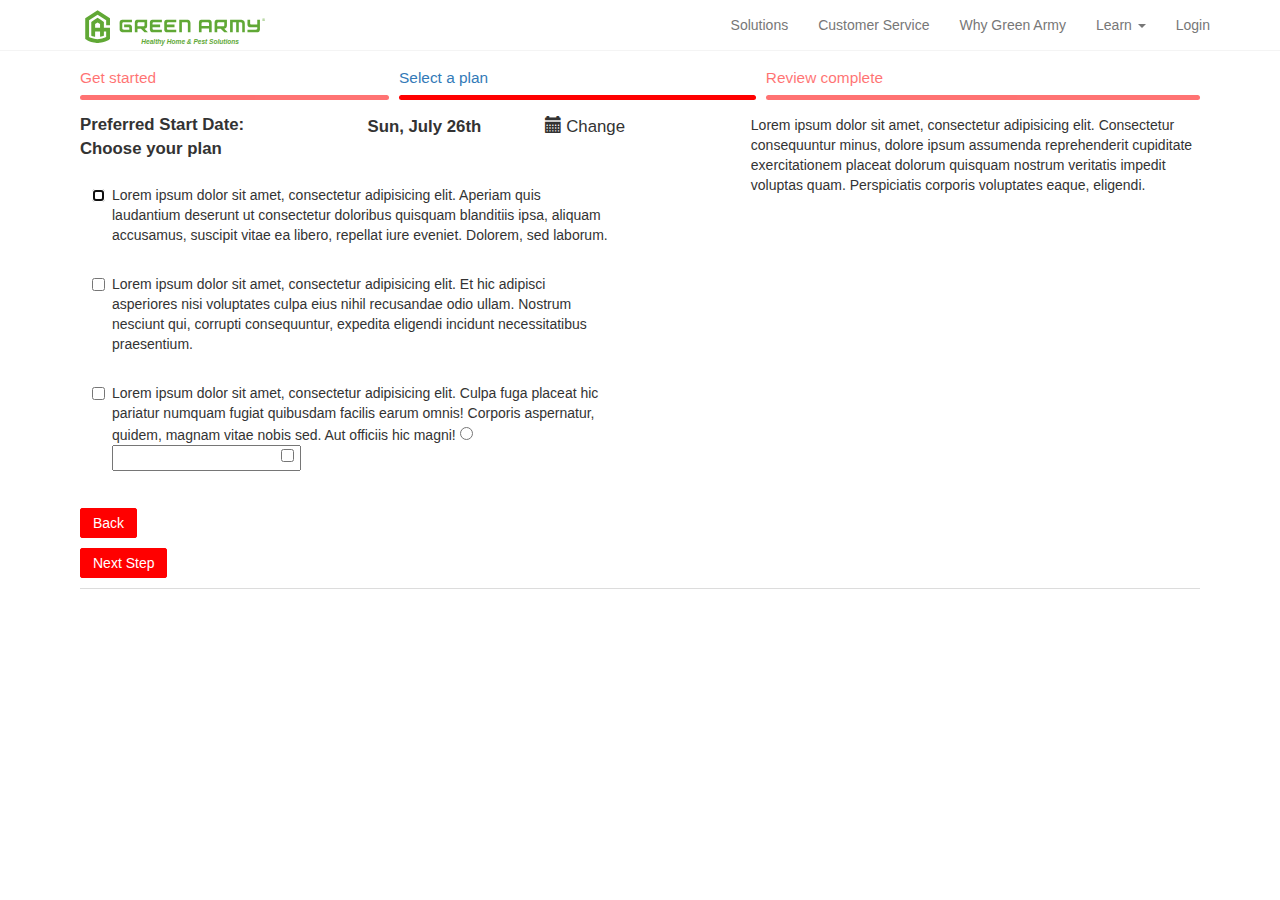
==== index.html @ f5be14f9 "Initial commit" ====
<!DOCTYPE html>
<html lang="en">
<head>
  <meta charset="UTF-8">
  <meta name="viewport" content="width=device-width, initial-scale=1.0">
  <meta http-equiv="X-UA-Compatible" content="ie=edge">

  <link rel="shortcut icon" href="images/design/icons/green-army-favicon.ico" type="image/x-icon">
  <link rel="icon" href="images/design/icons/green-army-favicon.ico" type="image/x-icon">

  <title>Green Army | Healthy Home & Pets Solutions</title>

  <link rel="stylesheet" href="https://cdnjs.cloudflare.com/ajax/libs/twitter-bootstrap/3.3.7/css/bootstrap.min.css" integrity="sha256-916EbMg70RQy9LHiGkXzG8hSg9EdNy97GazNG/aiY1w=" crossorigin="anonymous" />

  <link rel="stylesheet" href="css/green-army.css">

  <link rel="stylesheet" href="libs/css/pikaday.css">

</head>
<body class="body--navbar-fixed-top">
  <header class="navbar navbar-default navbar-fixed-top">
    <nav>
      <div class="container">
        <!-- Brand and toggle get grouped for better mobile display -->
        <div class="navbar-header">
          <button type="button" class="navbar-toggle collapsed" data-toggle="collapse" data-target="#bs-example-navbar-collapse-1" aria-expanded="false">
            <span class="sr-only">Toggle navigation</span>
            <span class="icon-bar"></span>
            <span class="icon-bar"></span>
            <span class="icon-bar"></span>
          </button>
          <a class="navbar-brand" href="#" title="GreenArmy">
            <img src="images/design/misc/green-army-logo.svg" alt="GreenArmy">
          </a>
        </div>
        <!-- Collect the nav links, forms, and other content for toggling -->
        <div class="collapse navbar-collapse" id="bs-example-navbar-collapse-1">
          <ul class="nav navbar-nav navbar-right">
            <li><a href="#">Solutions</a></li>
            <li><a href="#">Customer Service</a></li>
            <li><a href="#">Why Green Army</a></li>
            <li class="dropdown">
              <a href="#" class="dropdown-toggle" data-toggle="dropdown" role="button" aria-haspopup="true" aria-expanded="false">Learn <span class="caret"></span></a>
              <ul class="dropdown-menu">
                <li><a href="#">Faq's</a></li>
                <li><a href="#">Prevention Tips</a></li>
              </ul>
            </li>
            <li><a href="#">Login</a></li>
          </ul>
        </div><!-- /.navbar-collapse -->
      </div><!-- /.container-fluid -->
    </nav>
  </header>

  <div class="container">
    <div id="payment-process" class="steps-component steps-component--working steps-component--with-form">
      <ul class="steps-component__tabs">
        <li class="steps-component__tabs__item">
          <a href="#steps-component__steps__item--01">
            Get started
            <div class="steps-component__tabs__indicator"></div>
          </a>
        </li>
        <li class="steps-component__tabs__item steps-component__tabs__item--active">
          <a href="#steps-component__steps__item--02">
            Select a plan
            <div class="steps-component__tabs__indicator"></div>
          </a>
        </li>
        <li class="steps-component__tabs__item">
          <a href="#steps-component__steps__item--03">
            Review complete
            <div class="steps-component__tabs__indicator"></div>
          </a>
        </li>
      </ul>
      <div class="steps-component__steps">
        <form id="steps__form" class="steps__form" novalidate>
          <div id="steps-component__steps__item--01" class="steps-component__steps__item steps-component__steps__item--01">
            <div class="row">
              <div class="col-xs-12 col-md-6">
                <div>
                  <div class="steps__item__title">Get Started</div>
                </div>
                <span class="steps__item__description">Enter your informatino below and we will you find the perfect plan for you. If you have more questions dont't hesitate to five us a ring 1.888.537.4555</span>
                <div class="form-group">
                  <input type="text" placeholder="Full Name" class="form-control">
                </div>
                <div class="form-group">
                  <input type="text" placeholder="Phone Number" class="form-control">
                </div>
                <div class="form-group">
                  <input type="email" placeholder="Email" class="form-control">
                </div>
                <div class="form-group">
                  <input type="text" placeholder="Address" class="form-control">
                </div>
                <div class="form-inline">
                  <div class="form-group">
                    <input type="text" class="form-control" placeholder="City">
                  </div>
                  <div class="form-group">
                    <select class="form-control">
                      <option>State</option>
                      <option>2</option>
                      <option>3</option>
                      <option>4</option>
                      <option>5</option>
                    </select>
                  </div>
                  <div class="form-group">
                    <input type="text" class="form-control" placeholder="Zip Code">
                  </div>
                </div>
                <div class="form-group">
                  <label>What is the square footage of your house?</label>
                  <br>
                  <div class="radio-inline">
                    <label><input type="radio" name="squareFootage">Under 3,000</label>
                  </div>
                  <div class="radio-inline">
                    <label><input type="radio" name="squareFootage">3,000 - 5,000</label>
                  </div>
                  <div class="radio-inline">
                    <label><input type="radio" name="squareFootage">5,000 - 7,000</label>
                  </div>
                  <div class="radio-inline">
                    <label><input type="radio" name="squareFootage">Above</label>
                  </div>
                </div>
                <button type="button" class="pull-right steps-button steps-button--next">Select a Plan &#10141;</button>
              </div>
              <div class="col-xs-12 col-md-offset-1 col-md-5">
                <div>
                  <div class="steps__item__title">Plans that make a difference</div>
                </div>
                <div class="plan">
                  <div class="plan__title">
                    <span class="plan__title__icon"><img src="images/design/misc/simple.png" alt="Simple earth plan"></span>
                    <span class="plan__title__text">Simple</span>
                  </div>
                  <div class="plan__description">Out Simple plan is a Hybrid combination of our Clean plan and conventional pest control. This requires approximately 5 visits per year or every 73 days or 2-3 moths.</div>
                </div>
                <div class="plan">
                  <div class="plan__title">
                    <span class="plan__title__icon"><img src="images/design/misc/green.png" alt="Simple earth plan"></span>
                    <span class="plan__title__text">Green</span>
                  </div>
                  <div class="plan__description">Our Green Earth Plan uses all botanical-based products to keep your home and family safe. This requires 6 visits per year.</div>
                </div>
                <div class="plan">
                  <div class="plan__title">
                    <span class="plan__title__icon"><img src="images/design/misc/pure.png" alt="Simple earth plan"></span>
                    <span class="plan__title__text">Pure</span>
                  </div>
                  <div class="plan__description">Our Pure Earth Plan is a completely chemical free approach to pest control by using only earth-derived products. This requires 6 visits per year.</div>
                </div>
              </div>
            </div> <!--row-->
          </div> <!--steps__item-->
          <div id="steps-component__steps__item--02" class="steps-component__steps__item steps-component__steps__item--02 steps-component__steps__item--active">
            <div class="row">
              <div class="col-xs-12 col-md-6">
                <div class="row">
                  <div class="col-xs-6"><div class="steps__item__title">Preferred Start Date: </div></div>
                  <div class="col-xs-6">
                    <div id="preferred-start-date" class="preferred-start-date">
                      <div id="preferred-start-date__text" class="preferred-start-date__text"></div>
                      <div id="preferredStartDate" class="preferred-start-date__calendar">
                          <span class="glyphicon glyphicon-calendar"></span>
                          Change
                      </div>
                    </div>
                  </div>
                </div>
                <div>
                  <div>
                    <div class="steps__item__title">Choose your plan</div>
                  </div>
                  <div class="form-group" id="choose-your-plan">
                    <div class="checkbox special-checkbox">
                      <label>
                        <span class="custom-checkbox-style">
                          <input type="checkbox">
                        </span>
                        Lorem ipsum dolor sit amet, consectetur adipisicing elit. Aperiam quis laudantium deserunt ut consectetur doloribus quisquam blanditiis ipsa, aliquam accusamus, suscipit vitae ea libero, repellat iure eveniet. Dolorem, sed laborum.
                      </label>
                    </div>
                    <div class="checkbox special-checkbox">
                      <label>
                        <span class="custom-checkbox-style">
                          <input type="checkbox">
                        </span>
                        Lorem ipsum dolor sit amet, consectetur adipisicing elit. Et hic adipisci asperiores nisi voluptates culpa eius nihil recusandae odio ullam. Nostrum nesciunt qui, corrupti consequuntur, expedita eligendi incidunt necessitatibus praesentium.
                      </label>
                    </div>
                    <div class="checkbox special-checkbox">
                      <label>
                        <span class="custom-checkbox-style">
                          <input type="checkbox">
                        </span>
                        Lorem ipsum dolor sit amet, consectetur adipisicing elit. Culpa fuga placeat hic pariatur numquam fugiat quibusdam facilis earum omnis! Corporis aspernatur, quidem, magnam vitae nobis sed. Aut officiis hic magni!
                        <input type="radio">
                        <input type="text">
                        <input type="checkbox">
                      </label>
                    </div>
                  </div>
                </div>
              </div>
              <div class="col-xs-12 col-md-offset-1 col-md-5">Lorem ipsum dolor sit amet, consectetur adipisicing elit. Consectetur consequuntur minus, dolore ipsum assumenda reprehenderit cupiditate exercitationem placeat dolorum quisquam nostrum veritatis impedit voluptas quam. Perspiciatis corporis voluptates eaque, eligendi.</div>
            </div> <!-- row -->
            <button type="button" class="steps-button steps-button--back">Back</button>
            <button type="button" class="steps-button steps-button--next" id="btnStepSelectPlans">Next Step</button>
          </div>
          <div id="steps-component__steps__item--03" class="steps-component__steps__item steps-component__steps__item--03">
            <p>Lorem ipsum dolor sit amet, consectetur adipisicing elit. Neque id, dignissimos error odio natus, reiciendis tempora fuga possimus ipsa, consequuntur aspernatur minima repellat distinctio repellendus sequi suscipit incidunt laudantium magnam!Lorem ipsum dolor sit amet, consectetur adipisicing elit. Accusantium, ullam maiores cupiditate ex quidem officiis facere deleniti harum nihil, ad alias, eligendi voluptate autem deserunt sequi. Nesciunt necessitatibus numquam architecto!</p>
            <button type="button" class="steps-button steps-button--back">Back</button>
            <button type="submit" id="next-end" class="steps-button">End</button>
          </div>
        </form>
      </div>
    </div>
  </div>
  <script src="libs/js/moment.js"></script>
  <script src="libs/js/pikaday.js"></script>
  <!-- <script src="https://cdnjs.cloudflare.com/ajax/libs/jquery/3.2.1/jquery.min.js" integrity="sha256-hwg4gsxgFZhOsEEamdOYGBf13FyQuiTwlAQgxVSNgt4=" crossorigin="anonymous"></script> -->
  <!-- <script src="https://cdnjs.cloudflare.com/ajax/libs/twitter-bootstrap/3.3.7/js/bootstrap.min.js" integrity="sha256-U5ZEeKfGNOja007MMD3YBI0A3OSZOQbeG6z2f2Y0hu8=" crossorigin="anonymous"></script> -->
  <script src="js/green-army.js"></script>
</body>
</html>
---- css/green-army.css ----
/*
  * Variables
*/
/* Main Color Green: #66cc33 */

/*
  * General
  * Header
  * Steps Component
  * Plans
  * preferred-start-date
  * CustomTabs
  * CustomTabs Tab1
  * CustomTabs Tab2
  * CustomTabs Tab3
  * Special Checkbox

  * Media Queries
  
  @media(max-width:480px){}
  @media(max-width:767px){}
  @media(min-width:768px){}
  @media(min-width:992px){}
  @media(min-width:1200px){}
*/


/*
  * General
*/
.body--navbar-fixed-top {
  padding-top: 50px;
}
select {
  min-width: 100px;
}

/*
  * Header
*/

.navbar-default {
  background-color: #ffffff;
  border-color: #f4f4f4;
}
.navbar-default .navbar-brand {
  padding: 0;
}
.navbar-default .navbar-brand img {
  margin-left: 15px;
  margin-top: 10px;
  max-width: 180px;
}
.navbar-default .navbar-toggle {
  border: none;
}
.navbar-default .navbar-toggle .icon-bar {
  background-color: #66cc33;
}
.navbar-default .navbar-toggle:focus,
.navbar-default .navbar-toggle:hover {
  border-radius: 0;
}

/*
  * Steps Component
  @media(min-width:480px){}
  @media(max-width:480px){}
  @media(max-width:767px){}
  @media(min-width:768px){}
  @media(min-width:992px){}
  @media(min-width:1200px){}
*/

.steps-component {
  padding: 10px;
}
.steps-component__tabs {
  list-style-type: none;
  margin: 0 0 5px;
  padding: 0;
}
@media(min-width:480px) {
  .steps-component__tabs {
    display: table;
    width: 100%;
  }
}
.steps-component__tabs__item {
  font-size: 1.1em;
  line-height: 1;
  padding-bottom: 5px;
}
.steps-component--working
.steps-component__tabs__item:not(.steps-component__tabs__item--active) a {
  text-decoration: none;
  cursor: no-drop;
  color: red;
  opacity: 0.55;
}
@media(min-width:480px) {
  .steps-component__tabs__item {
    padding: 10px 10px 10px 0;
    display: table-cell;
  }
  .steps-component__tabs__item:last-child {
    padding-right: 0;
  }
}
.steps-component__tabs__item a {
  display: block;
}
.steps-component__tabs__indicator {
  background-color: red;
  border-radius: 5px;
  height: 5px;
  margin-top: 10px;
  width: 100%;
}
.steps-component__steps {}
.steps-component__steps__item {
  border-bottom: 1px solid #dcdcdc;
  padding-bottom: 10px;
}
.steps-component--working
.steps-component__steps__item:not(.steps-component__steps__item--active) {position: relative;}
.steps-component--working
.steps-component__steps__item:not(.steps-component__steps__item--active):after {
  background-color: transparent;
  content: "";
  height: 100%;
  left: 0;
  opacity: 0.55;
  position: absolute;
  top: 0;
  width: 100%;
}
.steps-component__steps__item:not(:last-child) {
  margin-bottom: 10px;
}
.steps__item__title {
  display: inline-block;
  font-size: 1.2em;
  font-weight: 600;
  line-height: 1em;
  margin-bottom: 5px;
}
.steps__item__description {
  display: inline-block;
  line-height: 1.1em;
  margin: 0 0 5px;
}
.steps-button {
  background-color: red;
  border-radius: 2px;
  border: 1px solid red;
  color: white;
  display: block;
  line-height: 1;
  margin-top: 10px;
  padding: 7px 12px;
}

/*
  * Plans
*/
.plan {margin-bottom: 10px;}
.plan__title {
  margin-bottom: 10px;
}
.plan__title__icon {
  display: inline-block;
  height: 50px;
  vertical-align: middle;
  width: 50px;
}
@media(min-width:992px){
  .plan__title__icon {
    height: 60px;
    width: 60px;
  }
}
.plan__title__icon img {
  display: block;
  max-width: 100%;
}
.plan__title__text {
  font-weight: 400;
  font-size: 1.2em;
}
@media(min-width:992px){
  .plan__title__text {
    font-size: 1.5em;
  }
}
.plan__description {}

/*
  * preferred-start-date
*/
.preferred-start-date {
  font-size: 1.2em;
}
.preferred-start-date:before,
.preferred-start-date:after {content: ""; display: block; clear: both;}
.preferred-start-date__text {
  display: inline-block;
  font-weight: 600;
}
.preferred-start-date__calendar {
  display: inline-block;
  float: right;
}
.preferred-start-date__calendar .glyphicon {}

/*
  * CustomTabs
*/
.steps-component__steps__item {}
/*
  * CustomTabs Tab1
*/
.steps-component__steps__item--01 {}
/*
  * CustomTabs Tab2
*/
.steps-component__steps__item--02 {}
/*
  * CustomTabs Tab3
*/
.steps-component__steps__item--03 {}
/*
  * Special Checkbox
*/
.special-checkbox {
  border: 2px solid transparent;
  border-radius: 5px;
  padding: 10px;
}
.special-checkbox--active {
  border-color: red;
}
---- libs/css/pikaday.css ----
@charset "UTF-8";

/*!
 * Pikaday
 * Copyright © 2014 David Bushell | BSD & MIT license | http://dbushell.com/
 */

.pika-single {
    z-index: 9999;
    display: block;
    position: relative;
    color: #333;
    background: #fff;
    border: 1px solid #ccc;
    border-bottom-color: #bbb;
    font-family: "Helvetica Neue", Helvetica, Arial, sans-serif;
}

/*
clear child float (pika-lendar), using the famous micro clearfix hack
http://nicolasgallagher.com/micro-clearfix-hack/
*/
.pika-single:before,
.pika-single:after {
    content: " ";
    display: table;
}
.pika-single:after { clear: both }
.pika-single { *zoom: 1 }

.pika-single.is-hidden {
    display: none;
}

.pika-single.is-bound {
    position: absolute;
    box-shadow: 0 5px 15px -5px rgba(0,0,0,.5);
}

.pika-lendar {
    float: left;
    width: 240px;
    margin: 8px;
}

.pika-title {
    position: relative;
    text-align: center;
}

.pika-label {
    display: inline-block;
    *display: inline;
    position: relative;
    z-index: 9999;
    overflow: hidden;
    margin: 0;
    padding: 5px 3px;
    font-size: 14px;
    line-height: 20px;
    font-weight: bold;
    background-color: #fff;
}
.pika-title select {
    cursor: pointer;
    position: absolute;
    z-index: 9998;
    margin: 0;
    left: 0;
    top: 5px;
    filter: alpha(opacity=0);
    opacity: 0;
}

.pika-prev,
.pika-next {
    display: block;
    cursor: pointer;
    position: relative;
    outline: none;
    border: 0;
    padding: 0;
    width: 20px;
    height: 30px;
    /* hide text using text-indent trick, using width value (it's enough) */
    text-indent: 20px;
    white-space: nowrap;
    overflow: hidden;
    background-color: transparent;
    background-position: center center;
    background-repeat: no-repeat;
    background-size: 75% 75%;
    opacity: .5;
    *position: absolute;
    *top: 0;
}

.pika-prev:hover,
.pika-next:hover {
    opacity: 1;
}

.pika-prev,
.is-rtl .pika-next {
    float: left;
    background-image: url('[data-uri]');
    *left: 0;
}

.pika-next,
.is-rtl .pika-prev {
    float: right;
    background-image: url('[data-uri]');
    *right: 0;
}

.pika-prev.is-disabled,
.pika-next.is-disabled {
    cursor: default;
    opacity: .2;
}

.pika-select {
    display: inline-block;
    *display: inline;
}

.pika-table {
    width: 100%;
    border-collapse: collapse;
    border-spacing: 0;
    border: 0;
}

.pika-table th,
.pika-table td {
    width: 14.285714285714286%;
    padding: 0;
}

.pika-table th {
    color: #999;
    font-size: 12px;
    line-height: 25px;
    font-weight: bold;
    text-align: center;
}

.pika-button {
    cursor: pointer;
    display: block;
    box-sizing: border-box;
    -moz-box-sizing: border-box;
    outline: none;
    border: 0;
    margin: 0;
    width: 100%;
    padding: 5px;
    color: #666;
    font-size: 12px;
    line-height: 15px;
    text-align: right;
    background: #f5f5f5;
}

.pika-week {
    font-size: 11px;
    color: #999;
}

.is-today .pika-button {
    color: #33aaff;
    font-weight: bold;
}

.is-selected .pika-button,
.has-event .pika-button {
    color: #fff;
    font-weight: bold;
    background: #33aaff;
    box-shadow: inset 0 1px 3px #178fe5;
    border-radius: 3px;
}

.has-event .pika-button {
    background: #005da9;
    box-shadow: inset 0 1px 3px #0076c9;
}

.is-disabled .pika-button,
.is-inrange .pika-button {
    background: #D5E9F7;
}

.is-startrange .pika-button {
    color: #fff;
    background: #6CB31D;
    box-shadow: none;
    border-radius: 3px;
}

.is-endrange .pika-button {
    color: #fff;
    background: #33aaff;
    box-shadow: none;
    border-radius: 3px;
}

.is-disabled .pika-button,
.is-outside-current-month .pika-button {
    pointer-events: none;
    cursor: default;
    color: #999;
    opacity: .3;
}

.pika-button:hover,
.pika-row.pick-whole-week:hover .pika-button {
    color: #fff;
    background: #ff8000;
    box-shadow: none;
    border-radius: 3px;
}

/* styling for abbr */
.pika-table abbr {
    border-bottom: none;
    cursor: help;
}
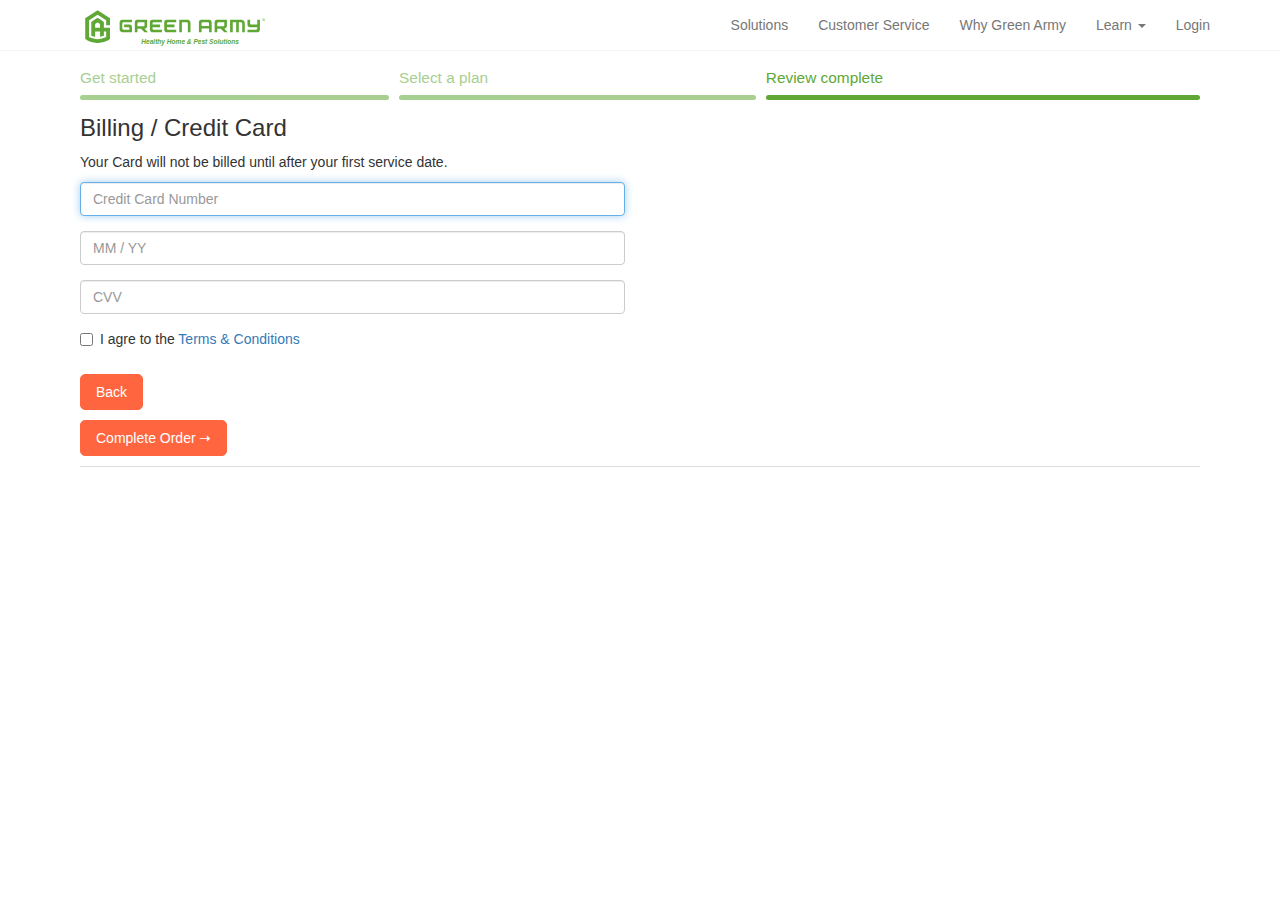
==== commit 921906e9: "Tabs CSS" ====
--- a/index.html
+++ b/index.html
@@ -62,13 +62,13 @@
             <div class="steps-component__tabs__indicator"></div>
           </a>
         </li>
-        <li class="steps-component__tabs__item steps-component__tabs__item--active">
+        <li class="steps-component__tabs__item">
           <a href="#steps-component__steps__item--02">
             Select a plan
             <div class="steps-component__tabs__indicator"></div>
           </a>
         </li>
-        <li class="steps-component__tabs__item">
+        <li class="steps-component__tabs__item steps-component__tabs__item--active">
           <a href="#steps-component__steps__item--03">
             Review complete
             <div class="steps-component__tabs__indicator"></div>
@@ -159,7 +159,7 @@
               </div>
             </div> <!--row-->
           </div> <!--steps__item-->
-          <div id="steps-component__steps__item--02" class="steps-component__steps__item steps-component__steps__item--02 steps-component__steps__item--active">
+          <div id="steps-component__steps__item--02" class="steps-component__steps__item steps-component__steps__item--02">
             <div class="row">
               <div class="col-xs-12 col-md-6">
                 <div class="row">
@@ -181,43 +181,146 @@
                   <div class="form-group" id="choose-your-plan">
                     <div class="checkbox special-checkbox">
                       <label>
-                        <span class="custom-checkbox-style">
-                          <input type="checkbox">
-                        </span>
-                        Lorem ipsum dolor sit amet, consectetur adipisicing elit. Aperiam quis laudantium deserunt ut consectetur doloribus quisquam blanditiis ipsa, aliquam accusamus, suscipit vitae ea libero, repellat iure eveniet. Dolorem, sed laborum.
+                        <div class="row">
+                          <div class="col-xs-9">
+                            <span class="custom-checkbox-style">
+                              <input type="checkbox">
+                            </span>
+                            <div class="plan">
+                              <div class="plan__title">
+                                <span class="plan__title__icon"><img src="images/design/misc/simple.png" alt="Simple earth plan"></span>
+                                <span class="plan__title__text">Simple</span>
+                              </div>
+                              <div class="plan__description">Out Simple plan is a Hybrid combination of our Clean plan and conventional pest control. This requires approximately 5 visits per year or every 73 days or 2-3 moths.</div>
+                            </div>
+                          </div>
+                          <div class="col-xs-3">
+                            <div class="plan-price">
+                              <span class="plan-price--num">$50.00</span>
+                            </div>
+                          </div>
+                        </div>
                       </label>
                     </div>
                     <div class="checkbox special-checkbox">
                       <label>
-                        <span class="custom-checkbox-style">
-                          <input type="checkbox">
-                        </span>
-                        Lorem ipsum dolor sit amet, consectetur adipisicing elit. Et hic adipisci asperiores nisi voluptates culpa eius nihil recusandae odio ullam. Nostrum nesciunt qui, corrupti consequuntur, expedita eligendi incidunt necessitatibus praesentium.
+                        <div class="row">
+                          <div class="col-xs-9">
+                            <span class="custom-checkbox-style">
+                              <input type="checkbox">
+                            </span>
+                            <div class="plan">
+                              <div class="plan__title">
+                                <span class="plan__title__icon"><img src="images/design/misc/green.png" alt="Green earth plan"></span>
+                                <span class="plan__title__text">Green</span>
+                              </div>
+                              <div class="plan__description">Our Green Earth Plan uses all botanical-based products to keep your home and family safe. This requires 6 visits per year.</div>
+                            </div>
+                          </div>
+                          <div class="col-xs-3">
+                            <div class="plan-price">
+                              <span class="plan-price--num">$65.00</span>
+                            </div>
+                          </div>
+                        </div>
                       </label>
                     </div>
                     <div class="checkbox special-checkbox">
                       <label>
-                        <span class="custom-checkbox-style">
-                          <input type="checkbox">
-                        </span>
-                        Lorem ipsum dolor sit amet, consectetur adipisicing elit. Culpa fuga placeat hic pariatur numquam fugiat quibusdam facilis earum omnis! Corporis aspernatur, quidem, magnam vitae nobis sed. Aut officiis hic magni!
-                        <input type="radio">
-                        <input type="text">
-                        <input type="checkbox">
+                        <div class="row">
+                          <div class="col-xs-9">
+                            <span class="custom-checkbox-style">
+                              <input type="checkbox">
+                            </span>
+                            <div class="plan">
+                              <div class="plan__title">
+                                <span class="plan__title__icon"><img src="images/design/misc/pure.png" alt="Pure earth plan"></span>
+                                <span class="plan__title__text">Pure</span>
+                              </div>
+                              <div class="plan__description">Our Pure Earth Plan is a completely chemical free approach to pest control by using only earth-derived products. This requires 6 visits per year.</div>
+                            </div>
+
+                            <h3>What can we help you width?</h3>
+
+                          </div>
+                          <div class="col-xs-3">
+                            <div class="plan-price">
+                              <span class="plan-price--num">$80.00</span>
+                              <span class="plan-price--small">Monthly</span>
+                            </div>
+                            <div class="pure-option-checkbox">
+                              <span class="custom-checkbox-style">
+                                <input type="checkbox">
+                              </span>
+                              <span>Lorem ipsum dolro sit amet consectetur.</span> 
+                            </div>
+                          </div>
+                        </div>
                       </label>
                     </div>
-                  </div>
-                </div>
-              </div>
-              <div class="col-xs-12 col-md-offset-1 col-md-5">Lorem ipsum dolor sit amet, consectetur adipisicing elit. Consectetur consequuntur minus, dolore ipsum assumenda reprehenderit cupiditate exercitationem placeat dolorum quisquam nostrum veritatis impedit voluptas quam. Perspiciatis corporis voluptates eaque, eligendi.</div>
+                    <div class="checkbox special-checkbox">
+                      <label>
+                        <div class="row">
+                          <div class="col-xs-9">
+                            <span class="custom-checkbox-style">
+                              <input type="checkbox">
+                            </span>
+                            <div class="plan">
+                              <div class="plan__title">
+                                <span class="plan__title__icon"><img src="images/design/misc/expert_evaluation.png" alt="Expert Evaluation"></span>
+                                <span class="plan__title__text">Pure</span>
+                              </div>
+                              <div class="plan__description">Our Pure Earth Plan is a completely chemical free approach to pest control by using only earth-derived products. This requires 6 visits per year.</div>
+                            </div>
+                          </div>
+                          <div class="col-xs-3">
+                            <div class="plan-price">
+                              <span class="plan-price--txt">Free Consultation</span>
+                            </div>
+                          </div>
+                        </div>
+                      </label>
+                    </div>
+                  </div>
+                </div>
+              </div>
+              <div class="col-xs-12 col-md-offset-1 col-md-5">
+                <div class="include-your-info"></div>
+              </div>
             </div> <!-- row -->
             <button type="button" class="steps-button steps-button--back">Back</button>
-            <button type="button" class="steps-button steps-button--next" id="btnStepSelectPlans">Next Step</button>
+            <button type="button" class="steps-button steps-button--next" id="btnStepSelectPlans">Next Step &#10141;</button>
           </div>
-          <div id="steps-component__steps__item--03" class="steps-component__steps__item steps-component__steps__item--03">
-            <p>Lorem ipsum dolor sit amet, consectetur adipisicing elit. Neque id, dignissimos error odio natus, reiciendis tempora fuga possimus ipsa, consequuntur aspernatur minima repellat distinctio repellendus sequi suscipit incidunt laudantium magnam!Lorem ipsum dolor sit amet, consectetur adipisicing elit. Accusantium, ullam maiores cupiditate ex quidem officiis facere deleniti harum nihil, ad alias, eligendi voluptate autem deserunt sequi. Nesciunt necessitatibus numquam architecto!</p>
+          <div id="steps-component__steps__item--03" class="steps-component__steps__item steps-component__steps__item--03 steps-component__steps__item--active">
+            <div class="row">
+              <div class="col-xs-12 col-md-6">
+                <h3>Billing / Credit Card</h3>
+                <p>Your Card will not be billed until after your first service date.</p>
+                <div class="form-group">
+                  <input type="text" placeholder="Credit Card Number" class="form-control">
+                </div>
+                <div class="form-group">
+                  <input type="text" placeholder="MM / YY" class="form-control">
+                </div>
+                <div class="form-group">
+                  <input type="text" placeholder="CVV" class="form-control">
+                </div>
+                <div class="form-group">
+                  <div class="checkbox">
+                    <label>
+                      <input type="checkbox" required>
+                      <span>I agre to the</span>
+                      <a href="js:;">Terms & Conditions</a>
+                    </label>
+                  </div>
+                </div>
+              </div>
+              <div class="col-xs-12 col-md-offset-1 col-md-5">
+                <div class="include-your-info"></div>
+              </div>
+            </div>
             <button type="button" class="steps-button steps-button--back">Back</button>
-            <button type="submit" id="next-end" class="steps-button">End</button>
+            <button type="submit" id="next-end" class="steps-button">Complete Order &#10141;</button>
           </div>
         </form>
       </div>
@@ -225,8 +328,8 @@
   </div>
   <script src="libs/js/moment.js"></script>
   <script src="libs/js/pikaday.js"></script>
-  <!-- <script src="https://cdnjs.cloudflare.com/ajax/libs/jquery/3.2.1/jquery.min.js" integrity="sha256-hwg4gsxgFZhOsEEamdOYGBf13FyQuiTwlAQgxVSNgt4=" crossorigin="anonymous"></script> -->
-  <!-- <script src="https://cdnjs.cloudflare.com/ajax/libs/twitter-bootstrap/3.3.7/js/bootstrap.min.js" integrity="sha256-U5ZEeKfGNOja007MMD3YBI0A3OSZOQbeG6z2f2Y0hu8=" crossorigin="anonymous"></script> -->
+   <script src="https://cdnjs.cloudflare.com/ajax/libs/jquery/3.2.1/jquery.min.js" integrity="sha256-hwg4gsxgFZhOsEEamdOYGBf13FyQuiTwlAQgxVSNgt4=" crossorigin="anonymous"></script> 
+   <script src="https://cdnjs.cloudflare.com/ajax/libs/twitter-bootstrap/3.3.7/js/bootstrap.min.js" integrity="sha256-U5ZEeKfGNOja007MMD3YBI0A3OSZOQbeG6z2f2Y0hu8=" crossorigin="anonymous"></script> 
   <script src="js/green-army.js"></script>
 </body>
 </html>--- a/css/green-army.css
+++ b/css/green-army.css
@@ -9,12 +9,15 @@
   * Header
   * Steps Component
   * Plans
+  * Plan Price
   * preferred-start-date
   * CustomTabs
   * CustomTabs Tab1
   * CustomTabs Tab2
   * CustomTabs Tab3
   * Special Checkbox
+  * Information
+  * Promotional Code
 
   * Media Queries
   
@@ -29,6 +32,9 @@
 /*
   * General
 */
+h1, h2, h3, h4, h5, h6 {
+  margin-top: 0;
+}
 .body--navbar-fixed-top {
   padding-top: 50px;
 }
@@ -96,7 +102,7 @@
 .steps-component__tabs__item:not(.steps-component__tabs__item--active) a {
   text-decoration: none;
   cursor: no-drop;
-  color: red;
+  color: #60a835;
   opacity: 0.55;
 }
 @media(min-width:480px) {
@@ -109,10 +115,11 @@
   }
 }
 .steps-component__tabs__item a {
+  color: #60a835;
   display: block;
 }
 .steps-component__tabs__indicator {
-  background-color: red;
+  background-color: #60a835;
   border-radius: 5px;
   height: 5px;
   margin-top: 10px;
@@ -152,14 +159,14 @@
   margin: 0 0 5px;
 }
 .steps-button {
-  background-color: red;
-  border-radius: 2px;
-  border: 1px solid red;
+  background-color: #ff6640;
+  border-radius: 5px;
+  border: 1px solid #ff6640;
   color: white;
   display: block;
   line-height: 1;
   margin-top: 10px;
-  padding: 7px 12px;
+  padding: 10px 15px;
 }
 
 /*
@@ -194,8 +201,22 @@
     font-size: 1.5em;
   }
 }
-.plan__description {}
-
+.plan__description {
+  user-select: none;
+  -moz-user-select: none;
+  -ms-user-select: none;
+  -webkit-user-select: none;
+}
+/*
+  * Plan Price
+*/
+.plan-price {
+  font-size: 1em;
+  font-weight: 400;
+}
+.plan-price--num {font-size: 1.4em;}
+.plan-price--txt {font-size: 1.2em;}
+.plan-price--small {font-size: 0.75em;}
 /*
   * preferred-start-date
 */
@@ -209,6 +230,8 @@
   font-weight: 600;
 }
 .preferred-start-date__calendar {
+  color: #60a835;
+  cursor: pointer;
   display: inline-block;
   float: right;
 }
@@ -239,5 +262,29 @@
   padding: 10px;
 }
 .special-checkbox--active {
-  border-color: red;
-}+  border-color: #60a835;
+}
+/*
+  * Informatión
+*/
+.your-info {}
+.your-info h3 {
+  display: inline-block;
+}
+.information__item {
+  margin-bottom: 20px;
+}
+.information__item span {display: block;}
+
+/*
+  * Promotional Code
+*/
+.prom-code {
+  margin-bottom: 20px;
+}
+.prom-code__txt {display: inline-block;}
+.prom-code__toggle {display: inline-block;}
+.prom-code__input {}
+.prom-code__input input {}
+.prom-code__input span {}
+.prom-code__input span button {}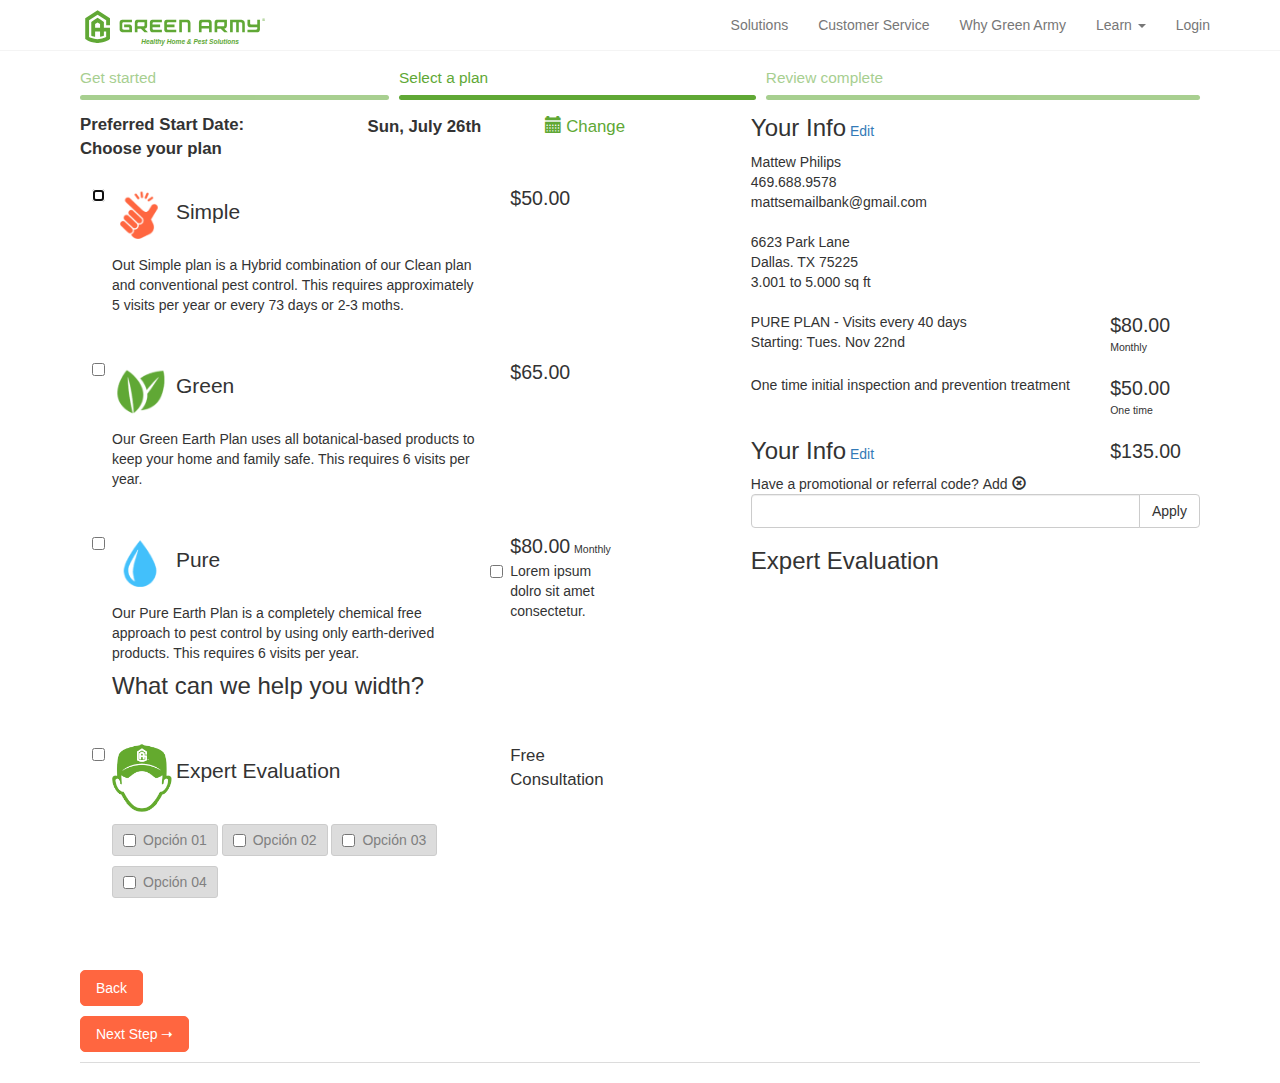
==== commit 42e295de: "Select Expert Options without CSS" ====
--- a/index.html
+++ b/index.html
@@ -62,13 +62,13 @@
             <div class="steps-component__tabs__indicator"></div>
           </a>
         </li>
-        <li class="steps-component__tabs__item">
+        <li class="steps-component__tabs__item steps-component__tabs__item--active">
           <a href="#steps-component__steps__item--02">
             Select a plan
             <div class="steps-component__tabs__indicator"></div>
           </a>
         </li>
-        <li class="steps-component__tabs__item steps-component__tabs__item--active">
+        <li class="steps-component__tabs__item">
           <a href="#steps-component__steps__item--03">
             Review complete
             <div class="steps-component__tabs__indicator"></div>
@@ -159,7 +159,7 @@
               </div>
             </div> <!--row-->
           </div> <!--steps__item-->
-          <div id="steps-component__steps__item--02" class="steps-component__steps__item steps-component__steps__item--02">
+          <div id="steps-component__steps__item--02" class="steps-component__steps__item steps-component__steps__item--02 steps-component__steps__item--active">
             <div class="row">
               <div class="col-xs-12 col-md-6">
                 <div class="row">
@@ -268,9 +268,36 @@
                             <div class="plan">
                               <div class="plan__title">
                                 <span class="plan__title__icon"><img src="images/design/misc/expert_evaluation.png" alt="Expert Evaluation"></span>
-                                <span class="plan__title__text">Pure</span>
+                                <span class="plan__title__text">Expert Evaluation</span>
                               </div>
-                              <div class="plan__description">Our Pure Earth Plan is a completely chemical free approach to pest control by using only earth-derived products. This requires 6 visits per year.</div>
+                              <div class="plan__description">
+                                <div id="selectExpertOptions" class="select-expert-options">
+                                  <div class="expert-checkbox">
+                                    <label>
+                                      <input type="checkbox" id="option_01" value="Opción 01"/>
+                                      Opción 01
+                                    </label>
+                                  </div>
+                                  <div class="expert-checkbox">
+                                    <label>
+                                      <input type="checkbox" id="option_02" value="Opción 02"/>
+                                      Opción 02
+                                    </label>
+                                  </div>
+                                  <div class="expert-checkbox">
+                                    <label>
+                                      <input type="checkbox" id="option_03" value="Opción 03"/>
+                                      Opción 03
+                                    </label>
+                                  </div>
+                                  <div class="expert-checkbox">
+                                    <label>
+                                      <input type="checkbox" id="option_04" value="Opción 04"/>
+                                      Opción 04
+                                    </label>
+                                  </div>
+                                </div>
+                              </div>
                             </div>
                           </div>
                           <div class="col-xs-3">
@@ -285,13 +312,86 @@
                 </div>
               </div>
               <div class="col-xs-12 col-md-offset-1 col-md-5">
-                <div class="include-your-info"></div>
+                <div id="your-info" class="your-info">
+                  <div>
+                    <h3>Your Info</h3> <a href="js:;">Edit</a>
+                  </div>
+                  <div class="information__item">
+                    <span>Mattew Philips</span>
+                    <span>469.688.9578</span>
+                    <span>mattsemailbank@gmail.com</span>
+                  </div>
+                  <div class="information__item">
+                    <span>6623 Park Lane</span>
+                    <span>Dallas. TX 75225</span>
+                    <span>3.001 to 5.000 sq ft</span>
+                  </div>
+                  <div class="information__item">
+                    <div class="row">
+                      <div class="col-xs-12 col-md-9">
+                        <span>PURE PLAN - Visits every 40 days</span>
+                        <span>Starting: Tues. Nov 22nd</span>
+                      </div>
+                      <div class="col-xs-12 col-md-3">
+                        <div class="plan-price">
+                          <span class="plan-price--num">$80.00</span>
+                          <span class="plan-price--small">Monthly</span>
+                        </div>
+                      </div>
+                    </div>
+                  </div>
+                  <div class="information__item">
+                    <div class="row">
+                      <div class="col-xs-12 col-md-9">
+                        <span>One time initial inspection and prevention treatment</span>
+                      </div>
+                      <div class="col-xs-12 col-md-3">
+                        <div class="plan-price">
+                          <span class="plan-price--num">$50.00</span>
+                          <span class="plan-price--small">One time</span>
+                        </div>
+                      </div>
+                    </div>
+                  </div>
+                  <div>
+                    <div class="row">
+                      <div class="col-xs-12 col-md-9">
+                        <div><h3>Your Info</h3> <a href="js:;">Edit</a></div>
+                      </div>
+                      <div class="col-xs-12 col-md-3">
+                        <div class="plan-price">
+                          <span class="plan-price--num">$135.00</span>
+                        </div>
+                      </div>
+                    </div>
+                    <div>
+                      <div id="prom-code" class="prom-code">
+                        <div class="prom-code__txt">Have a promotional or referral code?</div>
+                        <div class="prom-code__toggle">Add <span class="glyphicon glyphicon-remove-circle"></span></div>
+                        <div class="prom-code__input">
+                          <div class="input-group">
+                            <input type="text" class="form-control">
+                            <span class="input-group-btn">
+                              <button type="button" class="btn btn-default">Apply</button>
+                            </span>
+                          </div>
+                        </div>
+                      </div>
+                    </div>
+                  </div>
+                  <div class="row">
+                    <div class="col-xs-12">
+                      <h3>Expert Evaluation</h3>
+                      <div id="showExpertOptions" class="show-expert-options"></div>
+                    </div>
+                  </div>
+                </div>
               </div>
             </div> <!-- row -->
             <button type="button" class="steps-button steps-button--back">Back</button>
             <button type="button" class="steps-button steps-button--next" id="btnStepSelectPlans">Next Step &#10141;</button>
           </div>
-          <div id="steps-component__steps__item--03" class="steps-component__steps__item steps-component__steps__item--03 steps-component__steps__item--active">
+          <div id="steps-component__steps__item--03" class="steps-component__steps__item steps-component__steps__item--03">
             <div class="row">
               <div class="col-xs-12 col-md-6">
                 <h3>Billing / Credit Card</h3>
--- a/css/green-army.css
+++ b/css/green-army.css
@@ -18,6 +18,7 @@
   * Special Checkbox
   * Information
   * Promotional Code
+  * Expert Checkbox
 
   * Media Queries
   
@@ -287,4 +288,37 @@
 .prom-code__input {}
 .prom-code__input input {}
 .prom-code__input span {}
-.prom-code__input span button {}+.prom-code__input span button {}
+
+
+/*
+  * Expert Checkbox
+*/
+.select-expert-options {
+  margin: 20px 0;
+}
+.expert-checkbox--active {
+  background-color: greenyellow;
+  color: white;
+}
+.show-expert-options > div, 
+.expert-checkbox {
+  background-color: #dcdcdc;
+  border-radius: 3px;
+  color: gray;
+  border: 1px solid #ccc;
+  display: inline-block;
+  margin-bottom: 10px;
+  padding: 5px 10px;
+  position: relative;
+}
+.show-expert-options > div {margin: 0 10px 5px 10px;}
+.show-expert-options > div button {
+  border: none;
+  line-height: 1;
+  color: black;
+  background-color: transparent;
+  margin-left: 10px;
+  font-weight: 100;
+  font-size: 15px;
+}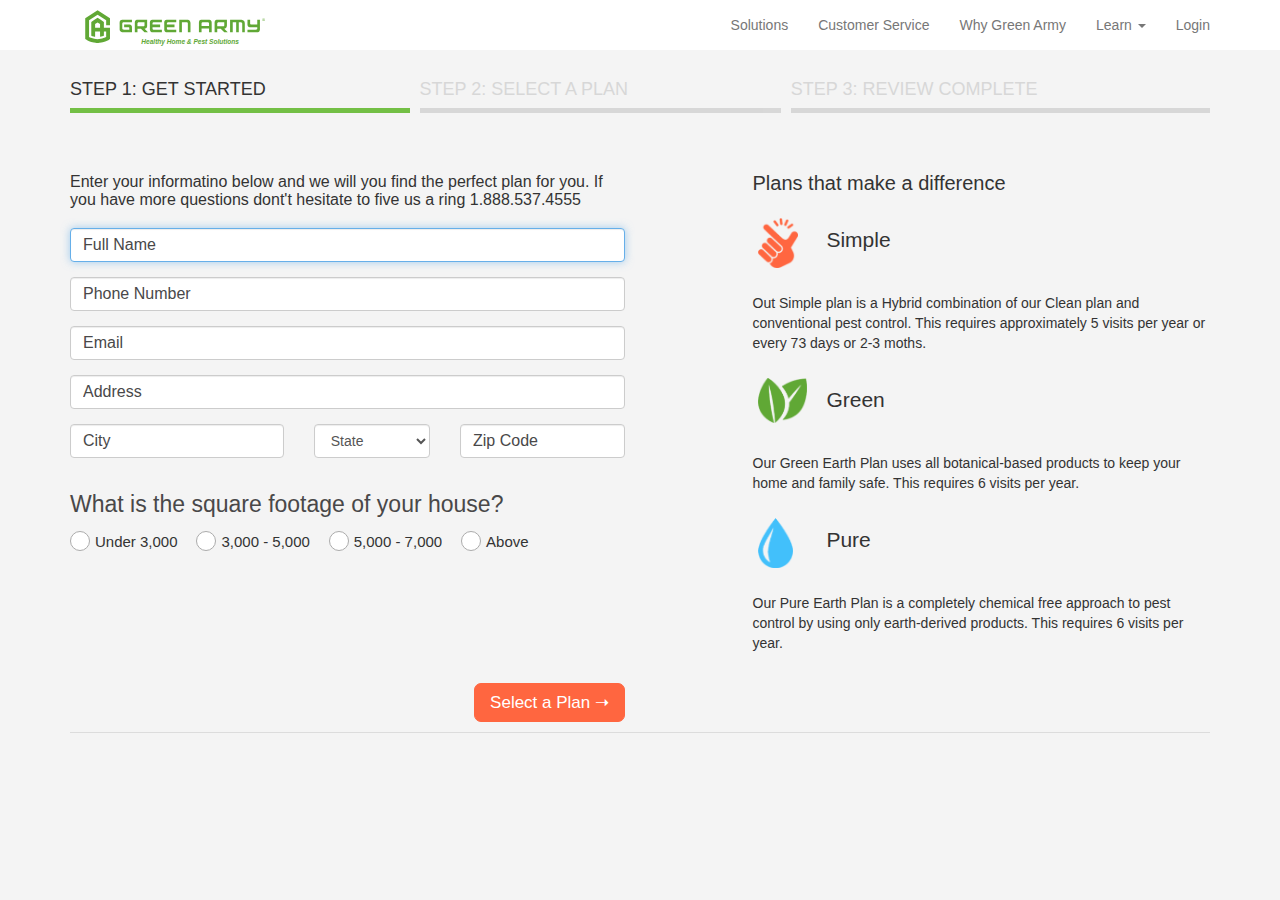
==== commit c13544c4: "Order files" ====
--- a/index.html
+++ b/index.html
@@ -56,33 +56,30 @@
   <div class="container">
     <div id="payment-process" class="steps-component steps-component--working steps-component--with-form">
       <ul class="steps-component__tabs">
-        <li class="steps-component__tabs__item">
+        <li class="steps-component__tabs__item steps-component__tabs__item--active">
           <a href="#steps-component__steps__item--01">
-            Get started
+            Step 1: Get started
             <div class="steps-component__tabs__indicator"></div>
           </a>
         </li>
-        <li class="steps-component__tabs__item steps-component__tabs__item--active">
+        <li class="steps-component__tabs__item">
           <a href="#steps-component__steps__item--02">
-            Select a plan
+            Step 2: Select a plan
             <div class="steps-component__tabs__indicator"></div>
           </a>
         </li>
         <li class="steps-component__tabs__item">
           <a href="#steps-component__steps__item--03">
-            Review complete
+            Step 3: Review complete
             <div class="steps-component__tabs__indicator"></div>
           </a>
         </li>
       </ul>
       <div class="steps-component__steps">
         <form id="steps__form" class="steps__form" novalidate>
-          <div id="steps-component__steps__item--01" class="steps-component__steps__item steps-component__steps__item--01">
+          <div id="steps-component__steps__item--01" class="steps-component__steps__item steps-component__steps__item--01 steps-component__steps__item--active">
             <div class="row">
-              <div class="col-xs-12 col-md-6">
-                <div>
-                  <div class="steps__item__title">Get Started</div>
-                </div>
+              <div class="col-xs-12 col-sm-6">
                 <span class="steps__item__description">Enter your informatino below and we will you find the perfect plan for you. If you have more questions dont't hesitate to five us a ring 1.888.537.4555</span>
                 <div class="form-group">
                   <input type="text" placeholder="Full Name" class="form-control">
@@ -96,42 +93,59 @@
                 <div class="form-group">
                   <input type="text" placeholder="Address" class="form-control">
                 </div>
-                <div class="form-inline">
-                  <div class="form-group">
-                    <input type="text" class="form-control" placeholder="City">
-                  </div>
-                  <div class="form-group">
-                    <select class="form-control">
-                      <option>State</option>
-                      <option>2</option>
-                      <option>3</option>
-                      <option>4</option>
-                      <option>5</option>
-                    </select>
-                  </div>
-                  <div class="form-group">
-                    <input type="text" class="form-control" placeholder="Zip Code">
-                  </div>
-                </div>
-                <div class="form-group">
-                  <label>What is the square footage of your house?</label>
-                  <br>
-                  <div class="radio-inline">
-                    <label><input type="radio" name="squareFootage">Under 3,000</label>
-                  </div>
-                  <div class="radio-inline">
-                    <label><input type="radio" name="squareFootage">3,000 - 5,000</label>
-                  </div>
-                  <div class="radio-inline">
-                    <label><input type="radio" name="squareFootage">5,000 - 7,000</label>
-                  </div>
-                  <div class="radio-inline">
-                    <label><input type="radio" name="squareFootage">Above</label>
-                  </div>
-                </div>
-                <button type="button" class="pull-right steps-button steps-button--next">Select a Plan &#10141;</button>
-              </div>
-              <div class="col-xs-12 col-md-offset-1 col-md-5">
+                <div class="row">
+                  <div class="col-xs-6 col-lg-5">
+                    <div class="form-group">
+                      <input type="text" class="form-control" placeholder="City">
+                    </div>
+                  </div>
+                  <div class="col-xs-6 col-lg-3">
+                    <div class="form-group">
+                      <select class="form-control">
+                        <option>State</option>
+                        <option>2</option>
+                        <option>3</option>
+                        <option>4</option>
+                        <option>5</option>
+                      </select>
+                    </div>
+                  </div>
+                  <div class="col-xs-12 col-lg-4">
+                    <div class="form-group">
+                      <input type="text" class="form-control" placeholder="Zip Code">
+                    </div>
+                  </div>
+                </div>
+                <br>
+                <div class="form-group radio-questions">
+                  <p class="subtitle">What is the square footage of your house?</p>
+                  <div class="radio-inline custom-radio">
+                    <label>
+                      <input type="radio" name="squareFootage" value="under_3000" />
+                      <span>Under 3,000</span>
+                    </label>
+                  </div>
+                  <div class="radio-inline custom-radio">
+                    <label>
+                      <input type="radio" name="squareFootage" value="3000_5000" />
+                      <span>3,000 - 5,000</span>
+                    </label>
+                  </div>
+                  <div class="radio-inline custom-radio">
+                    <label>
+                      <input type="radio" name="squareFootage" value="5000_7000" />
+                      <span>5,000 - 7,000</span>
+                    </label>
+                  </div>
+                  <div class="radio-inline custom-radio">
+                    <label>
+                      <input type="radio" name="squareFootage" value="above" />
+                      <span>Above</span>
+                    </label>
+                  </div>
+                </div>
+              </div>
+              <div class="col-xs-12 col-sm-offset-1 col-sm-5">
                 <div>
                   <div class="steps__item__title">Plans that make a difference</div>
                 </div>
@@ -158,13 +172,18 @@
                 </div>
               </div>
             </div> <!--row-->
-          </div> <!--steps__item-->
-          <div id="steps-component__steps__item--02" class="steps-component__steps__item steps-component__steps__item--02 steps-component__steps__item--active">
             <div class="row">
               <div class="col-xs-12 col-md-6">
+                <button type="button" class="steps-button steps-button--next pull-right">Select a Plan &#10141;</button>
+              </div>
+            </div>
+          </div> <!--steps__item-->
+          <div id="steps-component__steps__item--02" class="steps-component__steps__item steps-component__steps__item--02">
+            <div class="row">
+              <div class="col-xs-12 col-sm-6">
                 <div class="row">
-                  <div class="col-xs-6"><div class="steps__item__title">Preferred Start Date: </div></div>
-                  <div class="col-xs-6">
+                  <div class="col-xs-12 col-sm-6"><div class="steps__item__title">Preferred Start Date: </div></div>
+                  <div class="col-xs-12 col-sm-6">
                     <div id="preferred-start-date" class="preferred-start-date">
                       <div id="preferred-start-date__text" class="preferred-start-date__text"></div>
                       <div id="preferredStartDate" class="preferred-start-date__calendar">
@@ -174,6 +193,7 @@
                     </div>
                   </div>
                 </div>
+                <div class="separator--h"></div>
                 <div>
                   <div>
                     <div class="steps__item__title">Choose your plan</div>
@@ -181,22 +201,26 @@
                   <div class="form-group" id="choose-your-plan">
                     <div class="checkbox special-checkbox">
                       <label>
-                        <div class="row">
-                          <div class="col-xs-9">
-                            <span class="custom-checkbox-style">
-                              <input type="checkbox">
-                            </span>
-                            <div class="plan">
+                        <span class="custom-checkbox-style">
+                          <label><input type="checkbox"></label>
+                        </span>
+                        <div class="plan">
+                          <div class="row">
+                            <div class="col-xs-12 col-sm-9">
                               <div class="plan__title">
                                 <span class="plan__title__icon"><img src="images/design/misc/simple.png" alt="Simple earth plan"></span>
                                 <span class="plan__title__text">Simple</span>
                               </div>
+                            </div>
+                            <div class="col-xs-12 col-sm-3">
+                              <div class="plan-price">
+                                <span class="plan-price--num">$50.00</span>
+                              </div>
+                            </div>
+                          </div>
+                          <div class="row">
+                            <div class="col-xs-12 col-sm-9">
                               <div class="plan__description">Out Simple plan is a Hybrid combination of our Clean plan and conventional pest control. This requires approximately 5 visits per year or every 73 days or 2-3 moths.</div>
-                            </div>
-                          </div>
-                          <div class="col-xs-3">
-                            <div class="plan-price">
-                              <span class="plan-price--num">$50.00</span>
                             </div>
                           </div>
                         </div>
@@ -204,22 +228,26 @@
                     </div>
                     <div class="checkbox special-checkbox">
                       <label>
-                        <div class="row">
-                          <div class="col-xs-9">
-                            <span class="custom-checkbox-style">
-                              <input type="checkbox">
-                            </span>
-                            <div class="plan">
+                        <span class="custom-checkbox-style">
+                          <label><input type="checkbox"></label>
+                        </span>
+                        <div class="plan">
+                          <div class="row">
+                            <div class="col-xs-12 col-sm-9">
                               <div class="plan__title">
                                 <span class="plan__title__icon"><img src="images/design/misc/green.png" alt="Green earth plan"></span>
                                 <span class="plan__title__text">Green</span>
                               </div>
+                            </div>
+                            <div class="col-xs-12 col-sm-3">
+                              <div class="plan-price">
+                                <span class="plan-price--num">$65.00</span>
+                              </div>
+                            </div>
+                          </div>
+                          <div class="row">
+                            <div class="col-xs-12 col-sm-9">
                               <div class="plan__description">Our Green Earth Plan uses all botanical-based products to keep your home and family safe. This requires 6 visits per year.</div>
-                            </div>
-                          </div>
-                          <div class="col-xs-3">
-                            <div class="plan-price">
-                              <span class="plan-price--num">$65.00</span>
                             </div>
                           </div>
                         </div>
@@ -227,49 +255,60 @@
                     </div>
                     <div class="checkbox special-checkbox">
                       <label>
-                        <div class="row">
-                          <div class="col-xs-9">
-                            <span class="custom-checkbox-style">
-                              <input type="checkbox">
-                            </span>
-                            <div class="plan">
+                        <span class="custom-checkbox-style">
+                          <label><input type="checkbox"></label>
+                        </span>
+                        <div class="plan">
+                          <div class="row">
+                            <div class="col-xs-12 col-sm-9">
                               <div class="plan__title">
                                 <span class="plan__title__icon"><img src="images/design/misc/pure.png" alt="Pure earth plan"></span>
                                 <span class="plan__title__text">Pure</span>
                               </div>
+                            </div>
+                            <div class="col-xs-12 col-sm-3">
+                              <div class="plan-price">
+                                <span class="plan-price--num">$80.00</span>
+                                <span class="plan-price--small">Monthly</span>
+                              </div>
+                              <div class="pure-option-checkbox">
+                                <span class="custom-checkbox-style">
+                                  <label><input type="checkbox"></label>
+                                </span>
+                                <span>Lorem ipsum dolro sit amet consectetur.</span> 
+                              </div>
+                            </div>
+                          </div>
+                          <div class="row">
+                            <div class="col-xs-12 col-sm-9">
                               <div class="plan__description">Our Pure Earth Plan is a completely chemical free approach to pest control by using only earth-derived products. This requires 6 visits per year.</div>
                             </div>
-
-                            <h3>What can we help you width?</h3>
-
-                          </div>
-                          <div class="col-xs-3">
-                            <div class="plan-price">
-                              <span class="plan-price--num">$80.00</span>
-                              <span class="plan-price--small">Monthly</span>
-                            </div>
-                            <div class="pure-option-checkbox">
-                              <span class="custom-checkbox-style">
-                                <input type="checkbox">
-                              </span>
-                              <span>Lorem ipsum dolro sit amet consectetur.</span> 
-                            </div>
-                          </div>
-                        </div>
+                          </div>
+                        </div>
+                        <h3>What can we help you width?</h3>
                       </label>
                     </div>
                     <div class="checkbox special-checkbox">
                       <label>
-                        <div class="row">
-                          <div class="col-xs-9">
-                            <span class="custom-checkbox-style">
-                              <input type="checkbox">
-                            </span>
-                            <div class="plan">
+                        <span class="custom-checkbox-style">
+                          <label><input type="checkbox"></label>
+                        </span>
+                        <div class="plan">
+                          <div class="row">
+                            <div class="col-xs-12 col-sm-9">
                               <div class="plan__title">
                                 <span class="plan__title__icon"><img src="images/design/misc/expert_evaluation.png" alt="Expert Evaluation"></span>
                                 <span class="plan__title__text">Expert Evaluation</span>
                               </div>
+                            </div>
+                            <div class="col-xs-12 col-sm-3">
+                              <div class="plan-price">
+                                <span class="plan-price--txt">Free Consultation</span>
+                              </div>
+                            </div>
+                          </div>
+                          <div class="row">
+                            <div class="col-xs-12 col-sm-9">
                               <div class="plan__description">
                                 <div id="selectExpertOptions" class="select-expert-options">
                                   <div class="expert-checkbox">
@@ -300,18 +339,13 @@
                               </div>
                             </div>
                           </div>
-                          <div class="col-xs-3">
-                            <div class="plan-price">
-                              <span class="plan-price--txt">Free Consultation</span>
-                            </div>
-                          </div>
                         </div>
                       </label>
                     </div>
                   </div>
                 </div>
               </div>
-              <div class="col-xs-12 col-md-offset-1 col-md-5">
+              <div class="col-xs-12 col-sm-offset-1 col-sm-5">
                 <div id="your-info" class="your-info">
                   <div>
                     <h3>Your Info</h3> <a href="js:;">Edit</a>
@@ -388,12 +422,16 @@
                 </div>
               </div>
             </div> <!-- row -->
-            <button type="button" class="steps-button steps-button--back">Back</button>
-            <button type="button" class="steps-button steps-button--next" id="btnStepSelectPlans">Next Step &#10141;</button>
+            <div class="row">
+              <div class="col-xs-12 col-md-6">
+                <button type="button" class="steps-button steps-button--back">Back</button>
+                <button type="button" class="steps-button steps-button--next pull-right" id="btnStepSelectPlans">Continue &#10141;</button>
+              </div>
+            </div>
           </div>
           <div id="steps-component__steps__item--03" class="steps-component__steps__item steps-component__steps__item--03">
             <div class="row">
-              <div class="col-xs-12 col-md-6">
+              <div class="col-xs-12 col-sm-6">
                 <h3>Billing / Credit Card</h3>
                 <p>Your Card will not be billed until after your first service date.</p>
                 <div class="form-group">
@@ -415,8 +453,81 @@
                   </div>
                 </div>
               </div>
-              <div class="col-xs-12 col-md-offset-1 col-md-5">
-                <div class="include-your-info"></div>
+              <div class="col-xs-12 col-sm-offset-1 col-sm-5">
+                <div id="your-info" class="your-info">
+                  <div>
+                    <h3>Your Info</h3> <a href="js:;">Edit</a>
+                  </div>
+                  <div class="information__item">
+                    <span>Mattew Philips</span>
+                    <span>469.688.9578</span>
+                    <span>mattsemailbank@gmail.com</span>
+                  </div>
+                  <div class="information__item">
+                    <span>6623 Park Lane</span>
+                    <span>Dallas. TX 75225</span>
+                    <span>3.001 to 5.000 sq ft</span>
+                  </div>
+                  <div class="information__item">
+                    <div class="row">
+                      <div class="col-xs-12 col-md-9">
+                        <span>PURE PLAN - Visits every 40 days</span>
+                        <span>Starting: Tues. Nov 22nd</span>
+                      </div>
+                      <div class="col-xs-12 col-md-3">
+                        <div class="plan-price">
+                          <span class="plan-price--num">$80.00</span>
+                          <span class="plan-price--small">Monthly</span>
+                        </div>
+                      </div>
+                    </div>
+                  </div>
+                  <div class="information__item">
+                    <div class="row">
+                      <div class="col-xs-12 col-md-9">
+                        <span>One time initial inspection and prevention treatment</span>
+                      </div>
+                      <div class="col-xs-12 col-md-3">
+                        <div class="plan-price">
+                          <span class="plan-price--num">$50.00</span>
+                          <span class="plan-price--small">One time</span>
+                        </div>
+                      </div>
+                    </div>
+                  </div>
+                  <div>
+                    <div class="row">
+                      <div class="col-xs-12 col-md-9">
+                        <div><h3>Your Info</h3> <a href="js:;">Edit</a></div>
+                      </div>
+                      <div class="col-xs-12 col-md-3">
+                        <div class="plan-price">
+                          <span class="plan-price--num">$135.00</span>
+                        </div>
+                      </div>
+                    </div>
+                    <div>
+                      <div id="prom-code" class="prom-code">
+                        <div class="prom-code__txt">Have a promotional or referral code?</div>
+                        <div class="prom-code__toggle">Add <span class="glyphicon glyphicon-remove-circle"></span></div>
+                        <div class="prom-code__input">
+                          <div class="input-group">
+                            <input type="text" class="form-control">
+                            <span class="input-group-btn">
+                              <button type="button" class="btn btn-default">Apply</button>
+                            </span>
+                          </div>
+                        </div>
+                      </div>
+                    </div>
+                  </div>
+                  <div class="row">
+                    <div class="col-xs-12">
+                      <h3>Expert Evaluation</h3>
+                      <div id="showExpertOptions" class="show-expert-options"></div>
+                    </div>
+                  </div>
+                </div>
               </div>
             </div>
             <button type="button" class="steps-button steps-button--back">Back</button>
--- a/css/green-army.css
+++ b/css/green-army.css
@@ -6,6 +6,7 @@
 
 /*
   * General
+  * Helpers
   * Header
   * Steps Component
   * Plans
@@ -19,6 +20,9 @@
   * Information
   * Promotional Code
   * Expert Checkbox
+  * Form
+  * Radio Questions
+  * custom-checkbox-style
 
   * Media Queries
   
@@ -33,16 +37,53 @@
 /*
   * General
 */
+body {
+  background-color: #f4f4f4;
+}
 h1, h2, h3, h4, h5, h6 {
   margin-top: 0;
 }
 .body--navbar-fixed-top {
   padding-top: 50px;
 }
-select {
-  min-width: 100px;
-}
-
+.checkbox-inline+.checkbox-inline, .radio-inline+.radio-inline {
+  margin-left: 0;
+}
+
+input[type="text"]::-webkit-input-placeholder,
+input[type="email"]::-webkit-input-placeholder,
+input[type="number"]::-webkit-input-placeholder { /* Chrome/Opera/Safari */
+  color: #494849;
+}
+input[type="text"]::-moz-placeholder,
+input[type="email"]::-moz-placeholder,
+input[type="number"]::-moz-placeholder { /* Firefox 19+ */
+  color: #494849;
+}
+input[type="text"]:-ms-input-placeholder,
+input[type="email"]:-ms-input-placeholder,
+input[type="number"]:-ms-input-placeholder { /* IE 10+ */
+  color: #494849;
+}
+input[type="text"]:-moz-placeholder,
+input[type="email"]:-moz-placeholder,
+input[type="number"]:-moz-placeholder { /* Firefox 18- */
+  color: #494849;
+}
+.subtitle {
+  color: #494849;
+  font-size: 23px;
+  line-height: 1;
+  margin-bottom: 15px;
+}
+/*
+  * Helpers
+*/
+.separator--h {
+  border-bottom: 4px solid #eaeaea;
+  margin-top: 20px;
+  margin-bottom: 20px;
+}
 /*
   * Header
 */
@@ -72,16 +113,10 @@
 
 /*
   * Steps Component
-  @media(min-width:480px){}
-  @media(max-width:480px){}
-  @media(max-width:767px){}
-  @media(min-width:768px){}
-  @media(min-width:992px){}
-  @media(min-width:1200px){}
 */
 
 .steps-component {
-  padding: 10px;
+  margin-top: 20px;
 }
 .steps-component__tabs {
   list-style-type: none;
@@ -91,20 +126,21 @@
 @media(min-width:480px) {
   .steps-component__tabs {
     display: table;
+    margin-bottom: 50px;
     width: 100%;
   }
 }
 .steps-component__tabs__item {
-  font-size: 1.1em;
+  font-size: 18px;
   line-height: 1;
-  padding-bottom: 5px;
+  padding-bottom: 10px;
 }
 .steps-component--working
 .steps-component__tabs__item:not(.steps-component__tabs__item--active) a {
   text-decoration: none;
   cursor: no-drop;
-  color: #60a835;
-  opacity: 0.55;
+  color: #cccccc;
+  opacity: 0.7;
 }
 @media(min-width:480px) {
   .steps-component__tabs__item {
@@ -116,17 +152,23 @@
   }
 }
 .steps-component__tabs__item a {
-  color: #60a835;
-  display: block;
+  color: #333333;
+  display: block;
+  font-weight: 500;
+  text-transform: uppercase;
 }
 .steps-component__tabs__indicator {
-  background-color: #60a835;
-  border-radius: 5px;
+  background-color: #73bf45;
+  border-radius: 0;
   height: 5px;
   margin-top: 10px;
   width: 100%;
 }
-.steps-component__steps {}
+.steps-component--working
+.steps-component__tabs__item:not(.steps-component__tabs__item--active) a .steps-component__tabs__indicator {
+  background-color: #cccccc;
+}
+/*.steps-component__steps {}*/
 .steps-component__steps__item {
   border-bottom: 1px solid #dcdcdc;
   padding-bottom: 10px;
@@ -149,22 +191,30 @@
 }
 .steps__item__title {
   display: inline-block;
-  font-size: 1.2em;
-  font-weight: 600;
+  font-size: 20px;
+  font-weight: 400;
   line-height: 1em;
-  margin-bottom: 5px;
+  margin-bottom: 20px;
 }
 .steps__item__description {
   display: inline-block;
+  font-size: 16px;
   line-height: 1.1em;
-  margin: 0 0 5px;
+  margin: 0 0 15px;
+}
+@media(min-width:480px){
+  .steps__item__description {
+    margin-bottom: 20px;
+  }
 }
 .steps-button {
   background-color: #ff6640;
-  border-radius: 5px;
+  border-radius: 7px;
   border: 1px solid #ff6640;
   color: white;
-  display: block;
+  display: inline-block;
+  font-size: 17px;
+  font-weight: 300;
   line-height: 1;
   margin-top: 10px;
   padding: 10px 15px;
@@ -173,13 +223,17 @@
 /*
   * Plans
 */
-.plan {margin-bottom: 10px;}
+.plan {
+  margin-bottom: 20px;
+}
 .plan__title {
-  margin-bottom: 10px;
+  margin-bottom: 20px;
 }
 .plan__title__icon {
   display: inline-block;
   height: 50px;
+  margin-right: 10px;
+  padding: 5px;
   vertical-align: middle;
   width: 50px;
 }
@@ -192,10 +246,12 @@
 .plan__title__icon img {
   display: block;
   max-width: 100%;
+  max-height: 100%;
 }
 .plan__title__text {
-  font-weight: 400;
-  font-size: 1.2em;
+  font-weight: 300;
+  font-size: 25px;
+  line-height: 1em;
 }
 @media(min-width:992px){
   .plan__title__text {
@@ -216,12 +272,16 @@
   font-weight: 400;
 }
 .plan-price--num {font-size: 1.4em;}
-.plan-price--txt {font-size: 1.2em;}
+.plan-price--txt {font-size: 1em;}
+@media(min-width:480px){
+  .plan-price--txt {font-size: 1.2em;}
+}
 .plan-price--small {font-size: 0.75em;}
 /*
   * preferred-start-date
 */
 .preferred-start-date {
+  display: block;
   font-size: 1.2em;
 }
 .preferred-start-date:before,
@@ -231,44 +291,58 @@
   font-weight: 600;
 }
 .preferred-start-date__calendar {
-  color: #60a835;
+  color: #73bf45;
   cursor: pointer;
-  display: inline-block;
   float: right;
 }
-.preferred-start-date__calendar .glyphicon {}
+/*.preferred-start-date__calendar .glyphicon {}*/
 
 /*
   * CustomTabs
 */
-.steps-component__steps__item {}
+/*.steps-component__steps__item {}*/
 /*
   * CustomTabs Tab1
 */
-.steps-component__steps__item--01 {}
+/*.steps-component__steps__item--01 {}*/
 /*
   * CustomTabs Tab2
 */
-.steps-component__steps__item--02 {}
+/*.steps-component__steps__item--02 {}*/
+.steps-component__steps__item--02 .steps__item__title {
+  margin-bottom: 0;
+}
+.pure-option-checkbox {
+  color: #ff6640;
+  font-size: 14px;
+  font-weight: 300;
+  font-style: italic;
+}
 /*
   * CustomTabs Tab3
 */
-.steps-component__steps__item--03 {}
+/*.steps-component__steps__item--03 {}*/
 /*
   * Special Checkbox
 */
 .special-checkbox {
+  background-color: #ffffff;
   border: 2px solid transparent;
   border-radius: 5px;
   padding: 10px;
+  margin-bottom: 20px;
+}
+.special-checkbox label {
+  padding: 0;
+  width: 100%;
 }
 .special-checkbox--active {
-  border-color: #60a835;
+  border-color: #73bf45;
 }
 /*
   * Informatión
 */
-.your-info {}
+/*.your-info {}*/
 .your-info h3 {
   display: inline-block;
 }
@@ -285,10 +359,10 @@
 }
 .prom-code__txt {display: inline-block;}
 .prom-code__toggle {display: inline-block;}
-.prom-code__input {}
-.prom-code__input input {}
-.prom-code__input span {}
-.prom-code__input span button {}
+/*.prom-code__input {}*/
+/*.prom-code__input input {}*/
+/*.prom-code__input span {}*/
+/*.prom-code__input span button {}*/
 
 
 /*
@@ -296,10 +370,6 @@
 */
 .select-expert-options {
   margin: 20px 0;
-}
-.expert-checkbox--active {
-  background-color: greenyellow;
-  color: white;
 }
 .show-expert-options > div, 
 .expert-checkbox {
@@ -309,16 +379,137 @@
   border: 1px solid #ccc;
   display: inline-block;
   margin-bottom: 10px;
+  position: relative;
+}
+.expert-checkbox--active {
+  background-color: #73bf45;
+  border-color: #73bf45;
+  color: #ffffff;
+}
+.expert-checkbox label {
+  display: block;
+  overflow: hidden;
   padding: 5px 10px;
   position: relative;
 }
-.show-expert-options > div {margin: 0 10px 5px 10px;}
+.expert-checkbox label input[type="checkbox"] {
+  display: block;
+  left: -15px;
+  margin: 0;
+  padding: 0;
+  position: absolute;
+}
+.show-expert-options > div {
+  margin-right: 10px;
+  padding: 5px 10px;
+}
 .show-expert-options > div button {
   border: none;
   line-height: 1;
-  color: black;
+  color: #333333;
   background-color: transparent;
   margin-left: 10px;
   font-weight: 100;
   font-size: 15px;
+}
+/*
+  * Form
+*/
+@media(min-width:480px){
+  .steps__form input {
+    font-size: 16px;
+  }
+}
+/*
+  * * Radio Questions
+*/
+/*.radio-questions {}*/
+.radio-questions .custom-radio {
+  padding: 0;
+  width: 49%;
+}
+@media(min-width:768px){
+  .radio-questions .custom-radio {
+    margin-right: 15px;
+    width: auto;
+  }
+}
+.radio-questions .custom-radio label {
+  cursor: pointer;
+  font-weight: 400;
+  margin: 0;
+  overflow: hidden;
+  position: relative;
+}
+.radio-questions .custom-radio label:before,
+.radio-questions .custom-radio label:after {
+  background-color: #ffffff;
+  border-radius: 50%;
+  border: 1px solid #ababab;
+  content: "";
+  display: block;
+  height: 20px;
+  position: absolute;
+  width: 20px;
+}
+.radio-questions .custom-radio--active label:after {
+  background-color: #64ca32;
+  border: 0px;
+  height: 10px;
+  left: 5px;
+  top: 5px;
+  width: 10px;
+}
+.radio-questions .custom-radio label input[type="radio"] {
+  left: 0;
+  position: absolute;
+  top: 0;
+}
+.radio-questions .custom-radio label span {
+  font-size: 15px;
+  padding-left: 25px;
+}
+
+/*
+  *
+*/
+.custom-checkbox-style {
+  background-color: white;
+  border-radius: 2px;
+  border: 1px solid #b7b7b7;
+  display: inline-block;
+  height: 20px;
+  margin-bottom: 10px;
+  overflow: hidden;
+  position: relative;
+  vertical-align: middle;
+  width: 20px;
+}
+.custom-checkbox-style label {
+  display: block;
+  height: 100%;
+  padding: 0;
+  width: 100%;
+}
+.custom-checkbox-style--active label:after {
+  background-image: url("../images/design/icons/checked_true.svg");
+  background-position: center center;
+  background-repeat: no-repeat;
+  background-size: cover;
+  content: "";
+  display: block;
+  height: calc(100% - 4px);
+  left: 2px;
+  position: absolute;
+  top: 2px;
+  width: calc(100% - 4px);
+}
+.custom-checkbox-style label input[type="checkbox"] {
+  left: 0px;
+  position: absolute;
+  top: 0;
+}
+.custom-checkbox-style--active {
+  background-color: #60a835;
+  border-color: #60a835;
 }